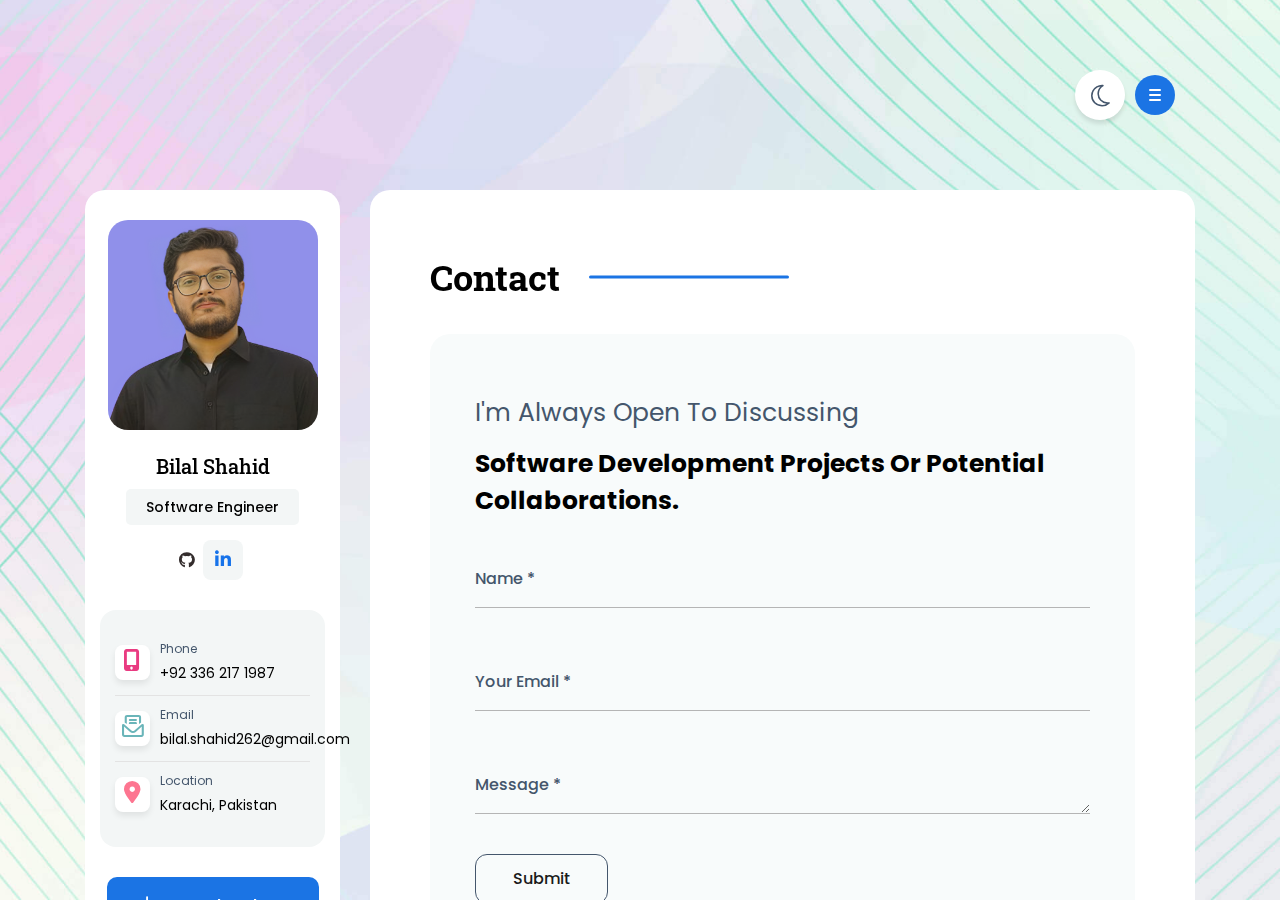
==== contact.html @ 800a3431 "Add files via upload" ====
<!Doctype html>
<html class="no-js" lang="zxx">
    <style>
        .shimmer-loader {
        position: fixed;
        top: 0;
        left: 0;
        width: 100%;
        height: 100%;
        background-color: #f0f0f0; /* Background color for the loader */
        display: flex;
        flex-direction: column;
        justify-content: center;
        align-items: center;
        z-index: 9999;
    }
    
    .shimmer-item {
        width: 80%;
        height: 20px;
        background-color: #e0e0e0;
        margin-bottom: 10px;
        position: relative;
        overflow: hidden;
    }
    
    .shimmer-item::before {
        content: "";
        position: absolute;
        top: 0;
        left: 0;
        width: 100%;
        height: 100%;
        background: linear-gradient(to right, #e0e0e0, #f0f0f0, #e0e0e0);
        background-size: 200% 200%;
        animation: shimmer 1.5s ease infinite;
    }
    
    @keyframes shimmer {
        0% {
            background-position: 0% 50%;
        }
        50% {
            background-position: 100% 50%;
        }
        100% {
            background-position: 0% 50%;
        }
    }
    </style>
    <script>
        document.addEventListener("DOMContentLoaded", function() {
        const loader = document.getElementById('shimmer-loader');
        window.onload = function() {
            loader.style.display = 'none';
        };
    });
    </script>
<head>
    <meta charset="utf-8">
    <meta http-equiv="x-ua-compatible" content="ie=edge">
    <title>Sheikh Fahad Ahmed - Contact</title>
    <meta name="description" content="">
    <meta name="viewport" content="width=device-width, initial-scale=1">
    <link rel="shortcut icon" type="image/x-icon" href="assets/img/favicon.png">
    <!-- Place favicon.ico in the root directory -->

    <!-- CSS here -->
    <link rel="stylesheet" href="assets/css/bootstrap.min.css">
    <link rel="stylesheet" href="assets/css/animate.min.css">
    <link rel="stylesheet" href="assets/css/fontawesome.min.css">
    <link rel="stylesheet" href="assets/css/all.min.css">
    <link rel="stylesheet" href="assets/css/odometer.min.css">
    <link rel="stylesheet" href="assets/css/meanmenu.css">
    <link rel="stylesheet" href="assets/css/swipper.css">
    <link rel="stylesheet" href="assets/css/main.css">
</head>

<body>

    <div class="page-wrapper home-1" data-background="assets/img/bg/page-bg-1.jpg">


        <!-- PRELOADER -->
        <div id="shimmer-loader" class="shimmer-loader">
            <div class="shimmer-item"></div>
            <div class="shimmer-item"></div>
            <div class="shimmer-item"></div>
            <div class="shimmer-item"></div>
        </div>
            <!-- /PRELOADER -->

        <!-- header-start -->
        <div class="bostami-header-area mb-30 z-index-5">
            <div class="container">
                <div class="bostami-header-wrap">
                    <div class="row align-items-center">

                        <!-- logo -->
                        <div class="col-6">
                            <div class="bostami-header-logo">
                                <a class="site-logo" href="../index.html">
                                    <!-- <img src="assets/img/logo/logo-2.png" alt=""> -->
                                </a>
                            </div>
                        </div>

                        <!-- menu btn -->
                        <div class="col-6">
                            <div class="bostami-header-menu-btn text-right">
                                <div class="dark-btn dark-btn-stored dark-btn-icon">
                                    <i class="fa-light fa-moon"></i>
                                    <i class="fa-light fa-sun"></i>
                                </div>
                                <div class="menu-btn toggle_menu">
                                    <span></span>
                                    <span></span>
                                    <span></span>
                                </div>
                            </div>
                        </div>

                    </div>
                </div>

                <!-- mobile menu -->
                <div class="mobile-menu-wrap">
                    <div class="mobile-menu mobile_menu">
                    </div>
                </div>

            </div>
        </div>
        <!-- header-end -->

        <div class="container z-index-3">
            <div class="row">

                <!-- parsonal-info-start -->
                <div class="col-xxl-3 col-xl-3">
                    <div class="bostami-parsonal-info-area">
                        <div class="bostami-parsonal-info-wrap">

                            <!-- img -->
                            <div class="bostami-parsonal-info-img">
                                <img src="assets/img/parsonal-info/parson-img-1.png" alt="avatar">
                            </div>

                            <!-- name -->
                            <h4 class="bostami-parsonal-info-name">
                                <a href="#">Bilal Shahid</a>
                            </h4>
                            <span class="bostami-parsonal-info-bio mb-15">Software Engineer</span>

                            <!-- socail link -->
                            <ul class="bostami-parsonal-info-social-link mb-30">
                                <!-- <li>
                                    <a href="#" class="facebook">
                                        <i class="fa-brands fa-facebook-f"></i>
                                    </a>
                                </li>
                                <li>
                                    <a href="#" class="twitter">
                                        <i class="fa-brands fa-twitter"></i>
                                    </a>
                                </li>
                                <li> -->
                                    <a href="https://github.com/BilalShahid999" class="instagram">
                                        <i class="fa-brands fa-github"></i>
                                    </a>
                                </li>
                                <li>
                                    <a href="https://www.linkedin.com/in/-bilal-shahid/" class="linkedin">
                                        <i class="fa-brands fa-linkedin-in"></i>
                                    </a>
                                </li>
                            </ul>

                            <!-- contact -->
                            <div class="bostami-parsonal-info-contact mb-30">
                                <div class="bostami-parsonal-info-contact-item phone">
                                    <div class="icon">
                                        <i class="fa-solid fa-mobile-screen-button"></i>
                                    </div>
                                    <div class="text">
                                        <span>Phone</span>
                                        <p>+92 336 217 1987</p>
                                    </div>
                                </div>


                                <div class="bostami-parsonal-info-contact-item email">
                                    <div class="icon">
                                        <i class="fa-regular fa-envelope-open-text"></i>
                                    </div>
                                    <div class="text">
                                        <span>Email</span>
                                        <p>bilal.shahid262@gmail.com</p>
                                    </div>
                                </div>

                                <div class="bostami-parsonal-info-contact-item location">
                                    <div class="icon">
                                        <i class="fa-solid fa-location-dot"></i>
                                    </div>
                                    <div class="text">
                                        <span>Location</span>
                                        <p>Karachi, Pakistan

</p>
                                    </div>
                                </div>

                                <!-- <div class="bostami-parsonal-info-contact-item calendar">
                                    <div class="icon">
                                        <i class="fa-light fa-calendar-days"></i>
                                    </div>
                                    <div class="text">
                                        <span>Birthday</span>
                                        <p>August 20, 2002</p>
                                    </div>
                                </div> -->
                            </div>

                            <!-- cv button -->
                            <div class="bostami-parsonal-info-btn">
                                <a class="btn-1" href="Bilal Shahid Resume.pdf">
                                    <span class="icon">
                                        <i class="fa-regular fa-download"></i>
                                    </span>
                                    Download CV
                                </a>
                            </div>

                        </div>
                    </div>
                </div>
                <!-- personal-info-end -->

                <!-- resume-page-start -->
                <div class="col-xxl-8 col-xl-9">
                    <div class="bostami-page-content-wrap">

                        <!-- page title -->
                        <div class="section-wrapper pl-60 pr-60 pt-60">
                            <div class="bostami-page-title-wrap mb-15">
                                <h2 class="page-title">contact</h2>
                            </div>
                        </div>

                        <!-- contact form -->
                        <div class="section-wrapper pr-60 pl-60 mb-60">
                            <div class="contact-area bg-light-white-2">
                                <h5 class="contact-title">I'm always open to discussing</h5>
                                <h5 class="contact-title-b">Software Development Projects or Potential Collaborations.</h5>
                                <form class="contact-form" action="https://formspree.io/f/mrbzpgkd" method="post">
                                    <div class="form-input-item mb-60">
                                        <label class="input-lebel name">name *</label>
                                        <input name="name" class="input-box name" type="text" required>
                                    </div>
                                    <div class="form-input-item mb-60">
                                        <label class="input-lebel gmail">Your Email *</label>
                                        <input name="email" class="input-box gmail" type="Email" required>
                                    </div>
                                    <div class="form-input-item mb-40">
                                        <label class="input-lebel message">Message *</label>
                                        <textarea name="message" class="input-box message" cols="30"
                                            rows="10"></textarea>
                                    </div>
                                    <div class="form-btn-wrap">
                                        <button type="submit" value="Send" class="form-btn">submit</button>
                                    </div>
                                </form>
                            </div>
                        </div>

                        <!-- footer copyright -->
                   </div>
                </div>
                <!-- resume-page-end -->

                <!-- main-menu-start -->
                <div class="col-xxl-1 d-xxl-block d-none">
                    <div class="bostami-main-menu-wrap">
                        <nav class="bastami-main-menu main_menu">
                            <ul>
                                <li>
                                    <a href="index.html">
                                        <span>
                                            <i class="fa-light fa-address-card"></i>
                                        </span>
                                        about
                                    </a>
                                </li>
                                <li>
                                    <a href="resume.html">
                                        <span>
                                            <i class="fa-light fa-file-user"></i>
                                        </span>
                                        Background
                                    </a>
                                </li>
                                <li>
                                    <a href="portfolio.html">
                                        <span>
                                            <i class="fa-light fa-briefcase"></i>
                                        </span>
                                        Projects
                                    </a>
                                </li>
                                <!-- <li>
                                    <a href="blog.html">
                                        <span>
                                            <i class="fa-light fa-newspaper"></i>
                                        </span>
                                        Blogs
                                    </a>
                                </li> -->
                                <li class="active">
                                    <a href="contact.html">
                                        <span>
                                            <i class="fa-light fa-address-book"></i>
                                        </span>
                                        contact
                                    </a>
                                </li>
                            </ul>
                        </nav>
                    </div>
                </div>
                <!-- main-menu-end -->

            </div>

        </div>


    </div>




    <!-- JS here -->
    <script src="assets/js/jquery.min.js"></script>
    <script src="assets/js/bootstrap.bundle.min.js"></script>
    <script src="assets/js/swipper-bundle.min.js"></script>
    <script src="assets/js/jquery.meanmenu.min.js"></script>
    <script src="assets/js/wow.min.js"></script>
    <script src="assets/js/isotope.pkgd.min.js"></script>
    <script src="assets/js/odometer.min.js"></script>
    <script src="assets/js/appear.min.js"></script>
    <script src="assets/js/main.js"></script>
</body>

</html>
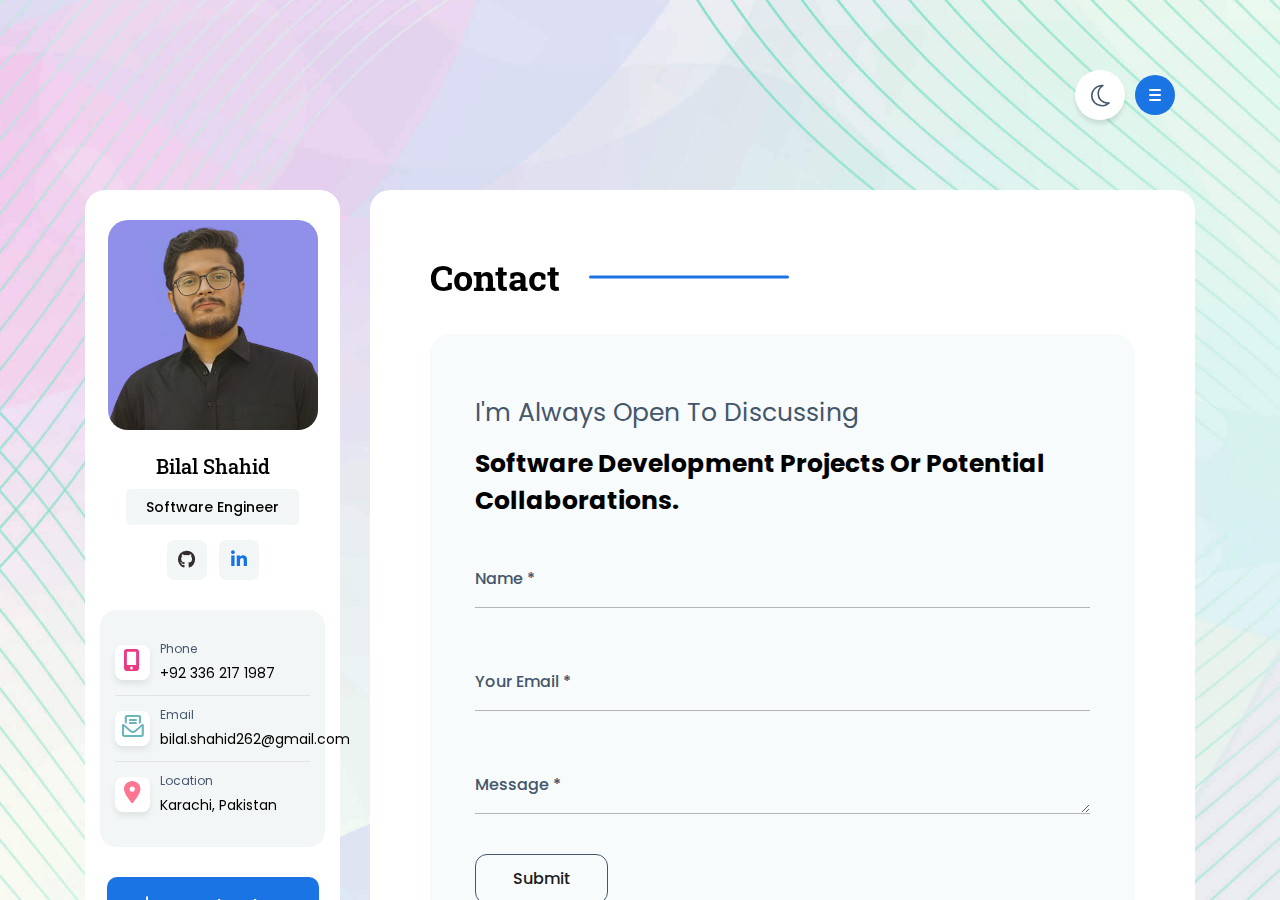
==== commit 8bbc0433: "fixed github icon" ====
--- a/contact.html
+++ b/contact.html
@@ -59,7 +59,7 @@
 <head>
     <meta charset="utf-8">
     <meta http-equiv="x-ua-compatible" content="ie=edge">
-    <title>Sheikh Fahad Ahmed - Contact</title>
+    <title>Bilal Shahid - Contact</title>
     <meta name="description" content="">
     <meta name="viewport" content="width=device-width, initial-scale=1">
     <link rel="shortcut icon" type="image/x-icon" href="assets/img/favicon.png">
@@ -163,8 +163,8 @@
                                     <a href="#" class="twitter">
                                         <i class="fa-brands fa-twitter"></i>
                                     </a>
-                                </li>
-                                <li> -->
+                                </li> -->
+                                <li>
                                     <a href="https://github.com/BilalShahid999" class="instagram">
                                         <i class="fa-brands fa-github"></i>
                                     </a>
